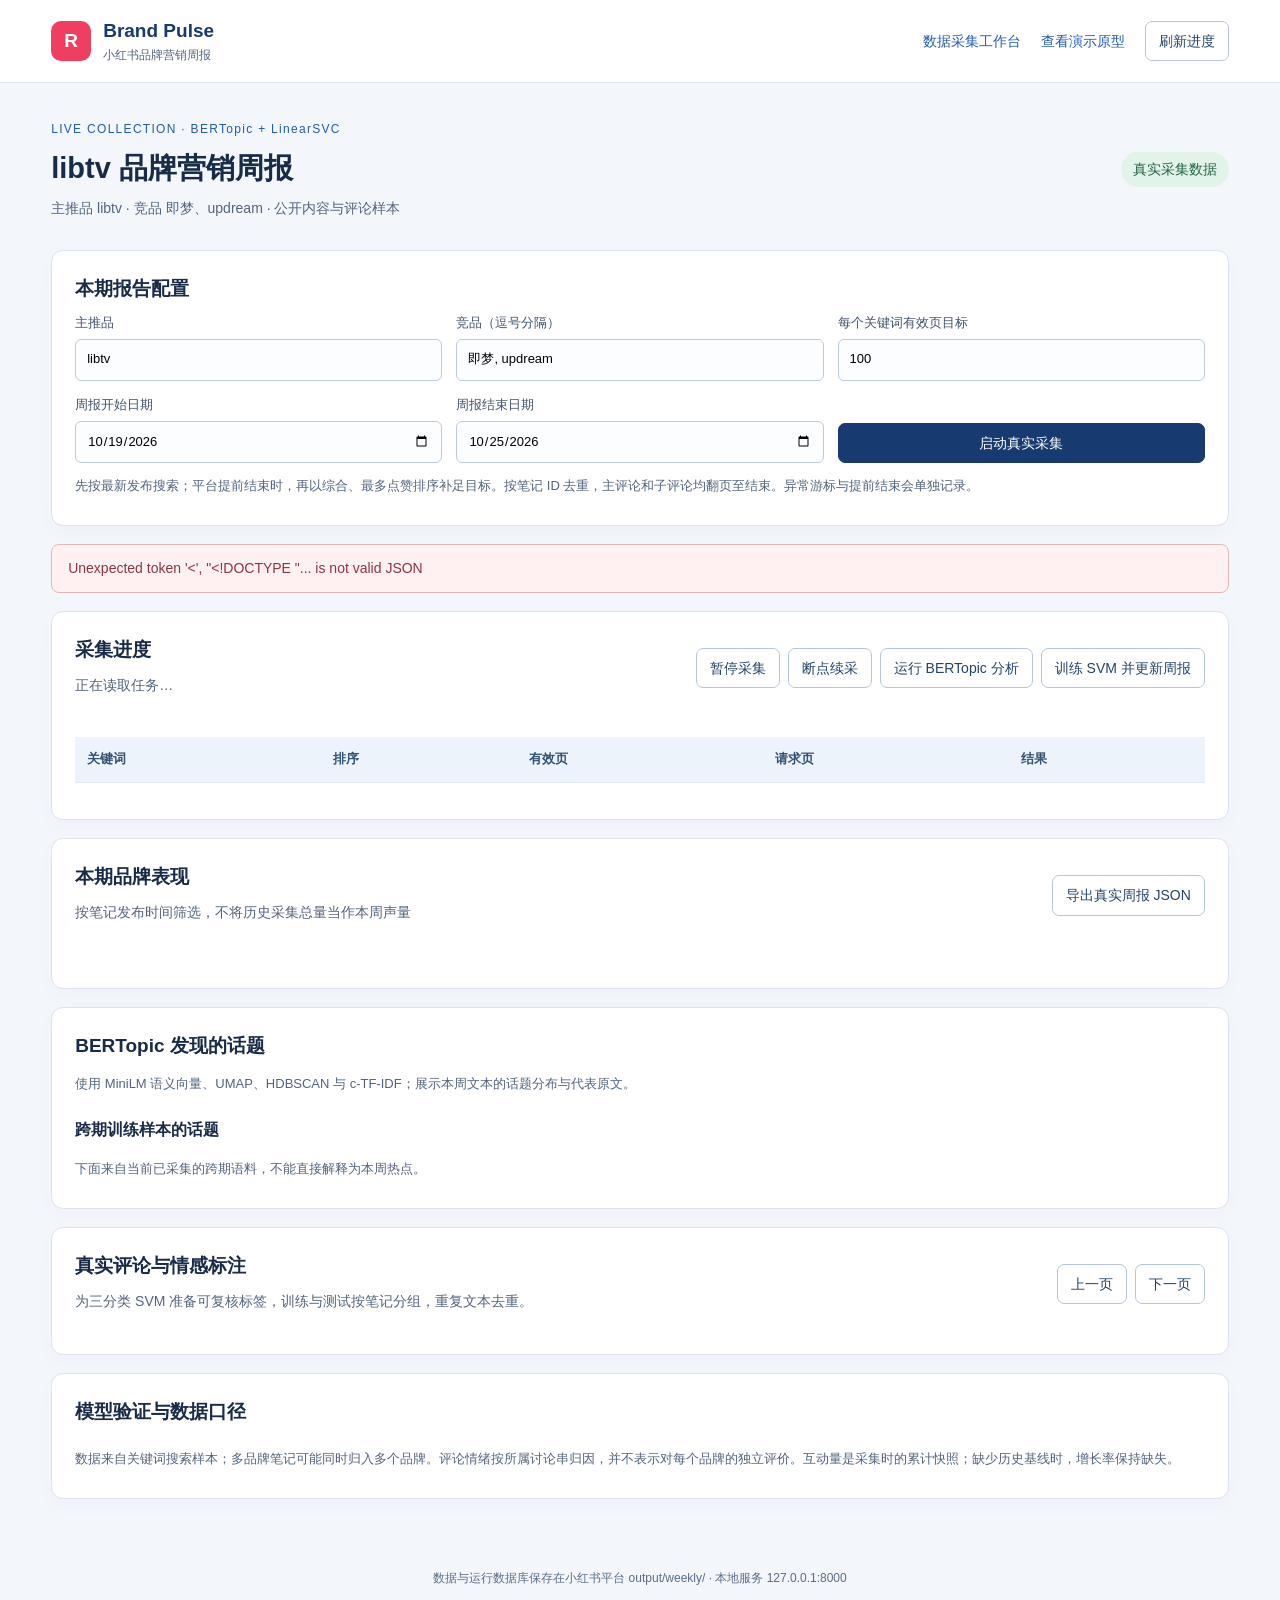
==== platforms/xiaohongshu/web/brand-report/live.html @ d646ecd1 "Add real XHS brand collection and BERTopic plus SVM weekly reporting" ====
<!doctype html>
<html lang="zh-CN">
<head><meta charset="utf-8"><meta name="viewport" content="width=device-width,initial-scale=1"><title>libtv 品牌营销周报</title><link rel="stylesheet" href="live.css?v=2"><script src="live.js?v=2" defer></script></head>
<body>
<header><a href="/" class="brand"><span>R</span><div>Brand Pulse<small>小红书品牌营销周报</small></div></a><nav><a href="/">数据采集工作台</a><a href="demo.html">查看演示原型</a><button id="reload">刷新进度</button></nav></header>
<main>
  <div class="heading"><div><p class="eyebrow">LIVE COLLECTION · BERTopic + LinearSVC</p><h1>libtv 品牌营销周报</h1><p>主推品 libtv · 竞品 即梦、updream · 公开内容与评论样本</p></div><span class="source">真实采集数据</span></div>
  <section class="panel setup"><h2>本期报告配置</h2><form id="config"><label>主推品<input name="primary" value="libtv" required></label><label>竞品（逗号分隔）<input name="competitors" value="即梦, updream" required></label><label>每个关键词有效页目标<input name="search_pages" type="number" min="100" max="500" value="100" required></label><label>周报开始日期<input name="week_start" type="date" value="2026-10-19" required></label><label>周报结束日期<input name="week_end" type="date" value="2026-10-25" required></label><button class="primary" type="submit">启动真实采集</button></form><p class="help">先按最新发布搜索；平台提前结束时，再以综合、最多点赞排序补足目标。按笔记 ID 去重，主评论和子评论均翻页至结束。异常游标与提前结束会单独记录。</p></section>
  <div id="message" role="status" aria-live="polite"></div>
  <section class="panel"><div class="section-head"><div><h2>采集进度</h2><p id="job-meta">正在读取任务…</p></div><div class="actions"><button id="pause">暂停采集</button><button id="resume">断点续采</button><button id="analyze">运行 BERTopic 分析</button><button id="train">训练 SVM 并更新周报</button></div></div><div id="progress" class="metrics"></div><div class="scroll"><table><thead><tr><th>关键词</th><th>排序</th><th>有效页</th><th>请求页</th><th>结果</th></tr></thead><tbody id="search-progress"></tbody></table></div><p class="help" id="model-status"></p></section>
  <section class="panel"><div class="section-head"><div><h2>本期品牌表现</h2><p id="period">按笔记发布时间筛选，不将历史采集总量当作本周声量</p></div><button id="export">导出真实周报 JSON</button></div><div id="brand-kpis" class="metrics"></div><p id="quality" class="help"></p></section>
  <section class="panel"><h2>BERTopic 发现的话题</h2><p class="help">使用 MiniLM 语义向量、UMAP、HDBSCAN 与 c-TF-IDF；展示本周文本的话题分布与代表原文。</p><div id="topics" class="topics"></div><h3>跨期训练样本的话题</h3><p class="help">下面来自当前已采集的跨期语料，不能直接解释为本周热点。</p><div id="history-topics" class="topics"></div></section>
  <section class="panel"><div class="section-head"><div><h2>真实评论与情感标注</h2><p>为三分类 SVM 准备可复核标签，训练与测试按笔记分组，重复文本去重。</p></div><div class="actions"><button id="prev">上一页</button><button id="next">下一页</button></div></div><div id="labels"></div><p class="help" id="label-status"></p></section>
  <section class="panel"><h2>模型验证与数据口径</h2><div id="evaluation"></div><p class="help">数据来自关键词搜索样本；多品牌笔记可能同时归入多个品牌。评论情绪按所属讨论串归因，并不表示对每个品牌的独立评价。互动量是采集时的累计快照；缺少历史基线时，增长率保持缺失。</p></section>
</main><footer>数据与运行数据库保存在小红书平台 output/weekly/ · 本地服务 127.0.0.1:8000</footer>
</body></html>
---- platforms/xiaohongshu/web/brand-report/live.css ----
:root{font-family:"Segoe UI","Microsoft YaHei",sans-serif;color:#182b47;background:#f3f6fb;font-size:14px;line-height:1.6;--blue:#245baf;--muted:#52647d;--border:#dbe3ee}*{box-sizing:border-box}body{margin:0}a{color:var(--blue);text-decoration:none}button,input{font:inherit}button{min-height:40px;padding:8px 13px;border:1px solid #b5c6dc;background:#fff;color:#234469;border-radius:7px;cursor:pointer}button:hover{background:#edf3ff}button:disabled{opacity:.5;cursor:wait}button:focus-visible,a:focus-visible,input:focus-visible{outline:3px solid #6497df;outline-offset:3px}button.primary{color:white;background:#173b70;border-color:#173b70}header{display:flex;justify-content:space-between;align-items:center;gap:20px;padding:16px 4vw;background:white;border-bottom:1px solid var(--border)}.brand{display:flex;align-items:center;gap:12px;font-size:19px;font-weight:700;color:#173b70}.brand>span{display:grid;place-items:center;width:40px;height:40px;background:#ef3e60;color:white;border-radius:10px}.brand small{display:block;font-weight:400;font-size:12px;color:var(--muted)}nav{display:flex;align-items:center;gap:20px}main{max-width:1440px;margin:auto;padding:32px 4vw}.heading,.section-head{display:flex;justify-content:space-between;align-items:center;gap:20px}.heading{margin-bottom:25px}h1{margin:6px 0;font-size:29px}h2{font-size:19px;margin:0 0 9px}p{margin:5px 0;color:var(--muted)}.eyebrow{font-size:12px;letter-spacing:1.3px;color:var(--blue)}.source{background:#e2f3e9;color:#236444;padding:6px 12px;border-radius:20px;white-space:nowrap}.panel{background:white;border:1px solid var(--border);border-radius:12px;padding:23px;margin-bottom:18px;box-shadow:0 7px 20px #173b7006}form{display:grid;grid-template-columns:repeat(3,minmax(0,1fr));gap:14px;align-items:end}label{display:block;color:#41536c;font-size:13px}input{width:100%;min-height:42px;padding:9px 11px;margin-top:5px;border:1px solid #bbcadd;border-radius:6px;background:#fcfdff}.help{font-size:13px;color:#52647d;margin-top:13px}.metrics{display:grid;grid-template-columns:repeat(auto-fit,minmax(175px,1fr));gap:13px;margin:18px 0}.metric{padding:16px;border:1px solid var(--border);border-radius:8px;background:#fbfcff}.metric b{display:block;font-size:27px;color:#173b70;font-variant-numeric:tabular-nums}.metric span{color:#536780;font-size:13px}.actions{display:flex;gap:8px;flex-wrap:wrap}.scroll{overflow:auto}table{width:100%;border-collapse:collapse;font-size:13px}th,td{padding:12px;text-align:left;border-bottom:1px solid #e3eaf3}th{background:#edf3fb;color:#345273}.topics{display:grid;grid-template-columns:repeat(auto-fit,minmax(280px,1fr));gap:14px}.topic{border:1px solid var(--border);border-radius:8px;padding:16px}.topic h3{margin:0 0 8px}.topic blockquote{margin:10px 0;padding-left:10px;border-left:2px solid #aec4e3;font-size:13px;color:#536780}.comment{display:grid;grid-template-columns:minmax(0,1fr) auto;gap:16px;padding:14px 0;border-bottom:1px solid var(--border)}.comment p{white-space:pre-wrap;overflow-wrap:anywhere;color:#243b57}.comment small{color:#64758b}.comment .actions{align-items:center}.chosen{background:#245baf;color:white}.notice{background:#eef4ff;color:#274b7d;padding:12px 16px;border:1px solid #bfcfe5;border-radius:8px;margin-bottom:18px}.error{background:#fff1f1;border-color:#e2b6b6;color:#8b3542}footer{text-align:center;padding:20px;color:#5a6d87;font-size:12px}pre{white-space:pre-wrap;overflow-wrap:anywhere;font-size:12px}#evaluation{overflow:auto}@media(max-width:850px){form{grid-template-columns:repeat(2,minmax(0,1fr))}.heading,.section-head{align-items:flex-start;flex-direction:column}header{align-items:flex-start}nav{flex-wrap:wrap;gap:10px;font-size:12px}.comment{grid-template-columns:1fr}}@media(max-width:500px){main{padding:20px 12px}.panel{padding:17px}form{grid-template-columns:1fr}.metrics{grid-template-columns:repeat(2,minmax(0,1fr))}header{padding:12px;flex-direction:column}h1{font-size:25px}.metric{padding:12px}.metric b{font-size:23px}}@media(prefers-reduced-motion:reduce){*{scroll-behavior:auto}}
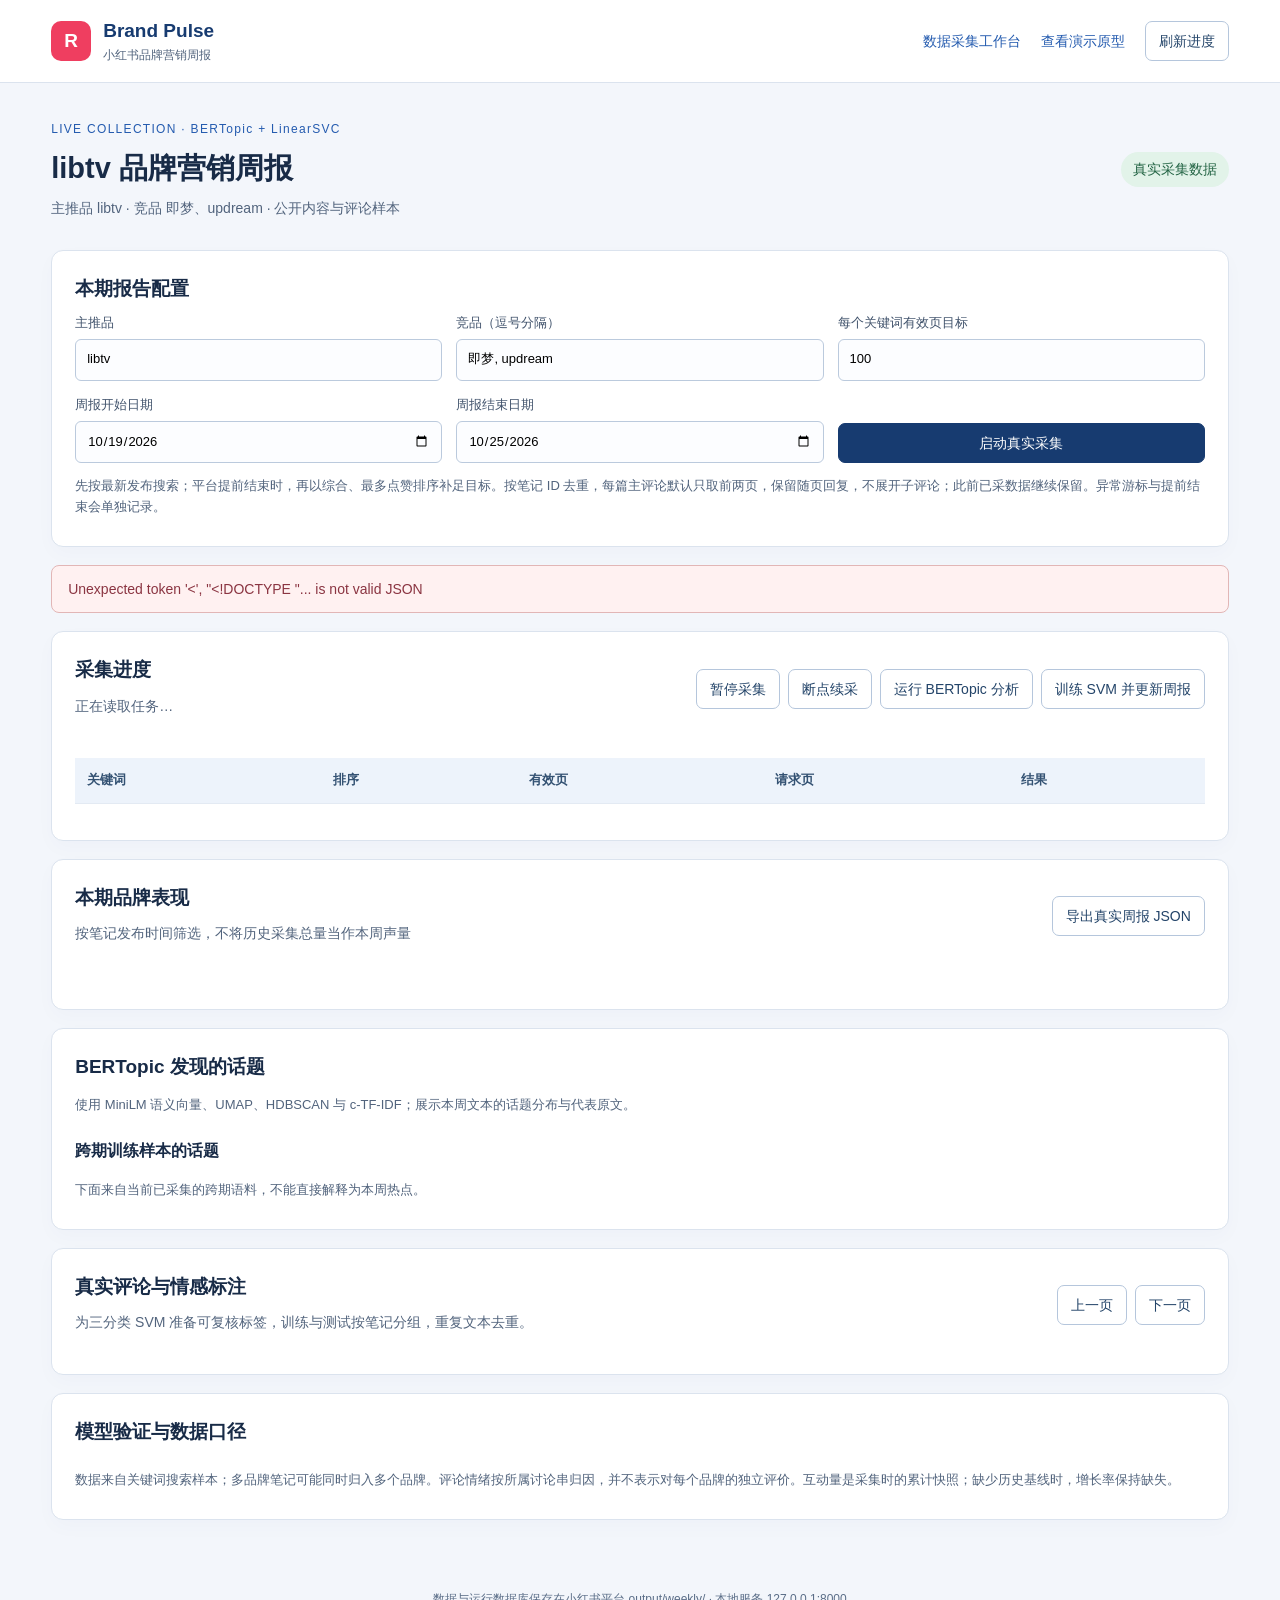
==== commit ada47738: "Limit weekly comment sampling to two main pages and pause on rate limits" ====
--- a/platforms/xiaohongshu/web/brand-report/live.html
+++ b/platforms/xiaohongshu/web/brand-report/live.html
@@ -1,11 +1,11 @@
 <!doctype html>
 <html lang="zh-CN">
-<head><meta charset="utf-8"><meta name="viewport" content="width=device-width,initial-scale=1"><title>libtv 品牌营销周报</title><link rel="stylesheet" href="live.css?v=2"><script src="live.js?v=2" defer></script></head>
+<head><meta charset="utf-8"><meta name="viewport" content="width=device-width,initial-scale=1"><title>libtv 品牌营销周报</title><link rel="stylesheet" href="live.css?v=2"><script src="live.js?v=3" defer></script></head>
 <body>
 <header><a href="/" class="brand"><span>R</span><div>Brand Pulse<small>小红书品牌营销周报</small></div></a><nav><a href="/">数据采集工作台</a><a href="demo.html">查看演示原型</a><button id="reload">刷新进度</button></nav></header>
 <main>
   <div class="heading"><div><p class="eyebrow">LIVE COLLECTION · BERTopic + LinearSVC</p><h1>libtv 品牌营销周报</h1><p>主推品 libtv · 竞品 即梦、updream · 公开内容与评论样本</p></div><span class="source">真实采集数据</span></div>
-  <section class="panel setup"><h2>本期报告配置</h2><form id="config"><label>主推品<input name="primary" value="libtv" required></label><label>竞品（逗号分隔）<input name="competitors" value="即梦, updream" required></label><label>每个关键词有效页目标<input name="search_pages" type="number" min="100" max="500" value="100" required></label><label>周报开始日期<input name="week_start" type="date" value="2026-10-19" required></label><label>周报结束日期<input name="week_end" type="date" value="2026-10-25" required></label><button class="primary" type="submit">启动真实采集</button></form><p class="help">先按最新发布搜索；平台提前结束时，再以综合、最多点赞排序补足目标。按笔记 ID 去重，主评论和子评论均翻页至结束。异常游标与提前结束会单独记录。</p></section>
+  <section class="panel setup"><h2>本期报告配置</h2><form id="config"><label>主推品<input name="primary" value="libtv" required></label><label>竞品（逗号分隔）<input name="competitors" value="即梦, updream" required></label><label>每个关键词有效页目标<input name="search_pages" type="number" min="100" max="500" value="100" required></label><label>周报开始日期<input name="week_start" type="date" value="2026-10-19" required></label><label>周报结束日期<input name="week_end" type="date" value="2026-10-25" required></label><button class="primary" type="submit">启动真实采集</button></form><p class="help">先按最新发布搜索；平台提前结束时，再以综合、最多点赞排序补足目标。按笔记 ID 去重，每篇主评论默认只取前两页，保留随页回复，不展开子评论；此前已采数据继续保留。异常游标与提前结束会单独记录。</p></section>
   <div id="message" role="status" aria-live="polite"></div>
   <section class="panel"><div class="section-head"><div><h2>采集进度</h2><p id="job-meta">正在读取任务…</p></div><div class="actions"><button id="pause">暂停采集</button><button id="resume">断点续采</button><button id="analyze">运行 BERTopic 分析</button><button id="train">训练 SVM 并更新周报</button></div></div><div id="progress" class="metrics"></div><div class="scroll"><table><thead><tr><th>关键词</th><th>排序</th><th>有效页</th><th>请求页</th><th>结果</th></tr></thead><tbody id="search-progress"></tbody></table></div><p class="help" id="model-status"></p></section>
   <section class="panel"><div class="section-head"><div><h2>本期品牌表现</h2><p id="period">按笔记发布时间筛选，不将历史采集总量当作本周声量</p></div><button id="export">导出真实周报 JSON</button></div><div id="brand-kpis" class="metrics"></div><p id="quality" class="help"></p></section>
